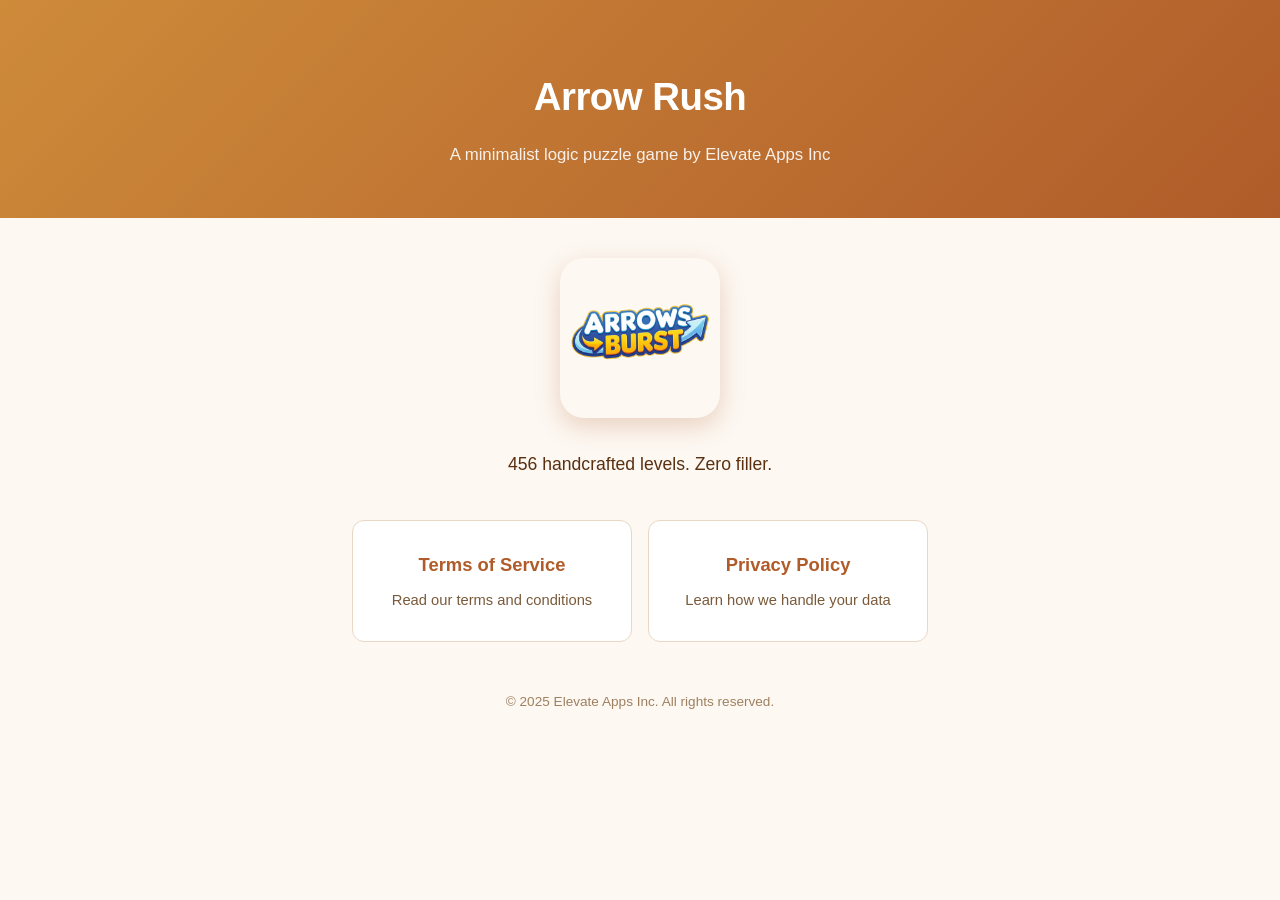
==== index.html @ 52d04847 "feat: add index.html with legal page links" ====
<!DOCTYPE html>
<html lang="en">
<head>
  <meta charset="UTF-8" />
  <meta name="viewport" content="width=device-width, initial-scale=1.0" />
  <title>Arrow Rush — Elevate Apps Inc</title>
  <style>
    *, *::before, *::after { box-sizing: border-box; margin: 0; padding: 0; }
    body {
      font-family: -apple-system, BlinkMacSystemFont, "Segoe UI", Roboto, Helvetica, Arial, sans-serif;
      background: #fdf8f2;
      color: #2d2013;
      line-height: 1.7;
      padding: 0 16px 60px;
    }
    header {
      background: linear-gradient(135deg, #ce8b3a 0%, #b05c2a 100%);
      color: #fff;
      text-align: center;
      padding: 64px 24px 48px;
      margin: 0 -16px 40px;
    }
    header h1 {
      font-size: 2.4rem;
      font-weight: 800;
      letter-spacing: -0.5px;
    }
    header p {
      margin-top: 12px;
      font-size: 1.05rem;
      opacity: 0.9;
    }
    .container {
      max-width: 720px;
      margin: 0 auto;
      text-align: center;
    }
    .logo {
      width: 160px;
      height: auto;
      margin-bottom: 24px;
      border-radius: 24px;
      box-shadow: 0 8px 24px rgba(176, 92, 42, 0.25);
    }
    .tagline {
      font-size: 1.1rem;
      color: #5a3010;
      margin-bottom: 40px;
    }
    .cards {
      display: flex;
      flex-wrap: wrap;
      gap: 16px;
      justify-content: center;
      margin-bottom: 48px;
    }
    .card {
      background: #fff;
      border: 1px solid #e8d8c4;
      border-radius: 12px;
      padding: 28px 32px;
      width: 280px;
      text-decoration: none;
      color: inherit;
      transition: transform 0.15s ease, box-shadow 0.15s ease;
    }
    .card:hover {
      transform: translateY(-4px);
      box-shadow: 0 12px 28px rgba(176, 92, 42, 0.18);
    }
    .card h3 {
      font-size: 1.15rem;
      color: #b05c2a;
      margin-bottom: 8px;
    }
    .card p {
      font-size: 0.92rem;
      color: #7a5a3a;
    }
    footer {
      text-align: center;
      font-size: 0.85rem;
      color: #9e8060;
      margin-top: 40px;
    }
    footer a {
      color: #b05c2a;
      text-decoration: none;
    }
  </style>
</head>
<body>
  <header>
    <h1>Arrow Rush</h1>
    <p>A minimalist logic puzzle game by Elevate Apps Inc</p>
  </header>

  <div class="container">
    <img src="Assets/App%20Logo.png" alt="Arrow Rush Logo" class="logo" />
    <p class="tagline">456 handcrafted levels. Zero filler.</p>

    <div class="cards">
      <a href="legal/terms.html" class="card">
        <h3>Terms of Service</h3>
        <p>Read our terms and conditions</p>
      </a>
      <a href="legal/privacy.html" class="card">
        <h3>Privacy Policy</h3>
        <p>Learn how we handle your data</p>
      </a>
    </div>
  </div>

  <footer>
    <p>© 2025 Elevate Apps Inc. All rights reserved.</p>
  </footer>
</body>
</html>
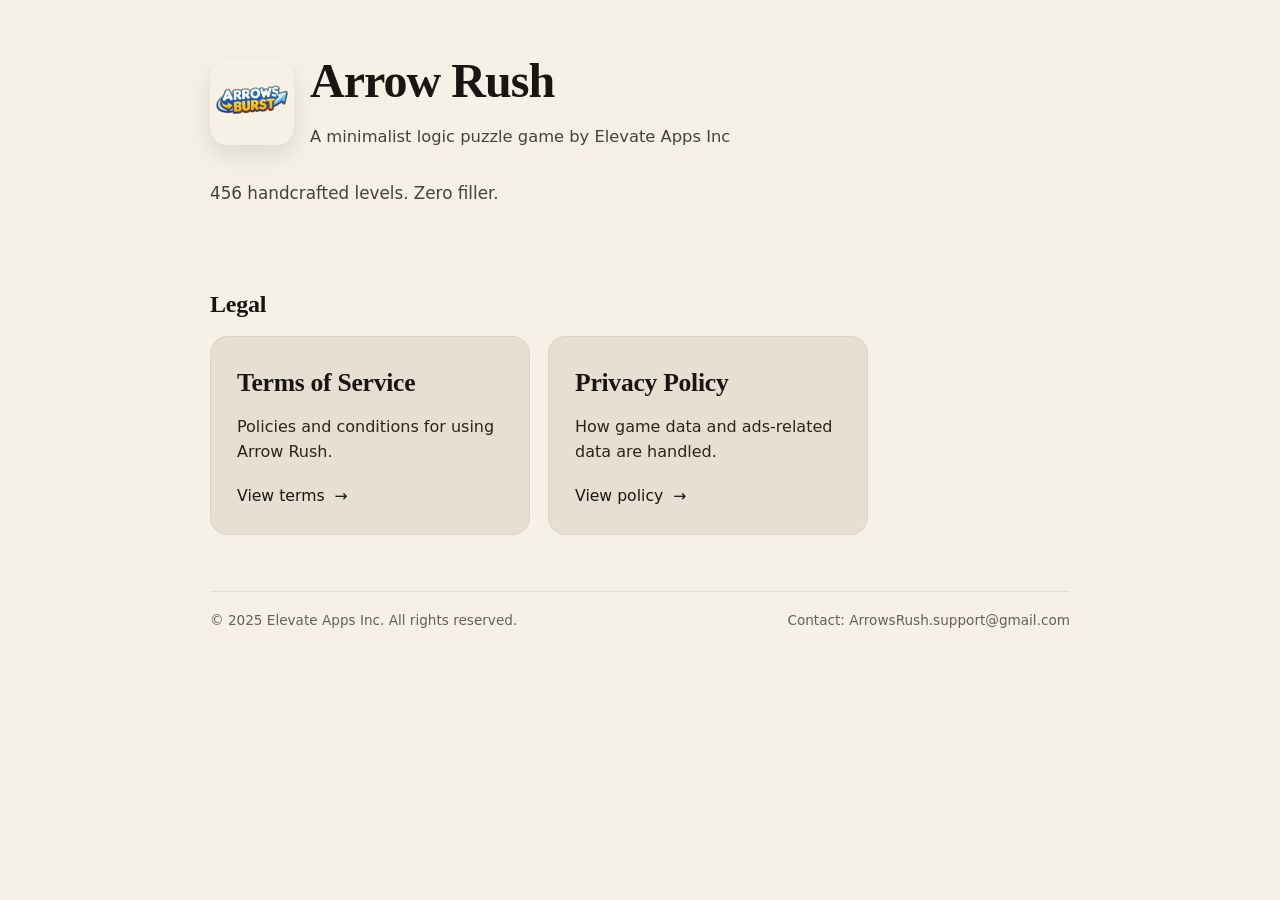
==== commit a620eb71: "style: update Pages landing design" ====
--- a/index.html
+++ b/index.html
@@ -7,112 +7,164 @@
   <style>
     *, *::before, *::after { box-sizing: border-box; margin: 0; padding: 0; }
     body {
-      font-family: -apple-system, BlinkMacSystemFont, "Segoe UI", Roboto, Helvetica, Arial, sans-serif;
-      background: #fdf8f2;
-      color: #2d2013;
-      line-height: 1.7;
-      padding: 0 16px 60px;
+      font-family: ui-sans-serif, system-ui, -apple-system, BlinkMacSystemFont, "Segoe UI", Roboto, Helvetica, Arial, sans-serif;
+      background: #f6f1e7;
+      color: #181512;
+      line-height: 1.6;
+      padding: 0 18px 72px;
     }
     header {
-      background: linear-gradient(135deg, #ce8b3a 0%, #b05c2a 100%);
-      color: #fff;
-      text-align: center;
-      padding: 64px 24px 48px;
-      margin: 0 -16px 40px;
+      padding: 56px 0 28px;
     }
     header h1 {
-      font-size: 2.4rem;
-      font-weight: 800;
-      letter-spacing: -0.5px;
+      font-family: ui-serif, Georgia, Cambria, "Times New Roman", Times, serif;
+      font-size: 3rem;
+      font-weight: 600;
+      letter-spacing: -0.02em;
+      line-height: 1.05;
     }
     header p {
       margin-top: 12px;
-      font-size: 1.05rem;
-      opacity: 0.9;
+      font-size: 1.02rem;
+      color: #4a4036;
     }
     .container {
-      max-width: 720px;
+      max-width: 860px;
       margin: 0 auto;
-      text-align: center;
     }
     .logo {
-      width: 160px;
+      width: 84px;
       height: auto;
-      margin-bottom: 24px;
-      border-radius: 24px;
-      box-shadow: 0 8px 24px rgba(176, 92, 42, 0.25);
+      border-radius: 18px;
+      box-shadow: 0 10px 26px rgba(0, 0, 0, 0.10);
+    }
+    .hero {
+      display: flex;
+      flex-direction: column;
+      gap: 18px;
+      padding: 0 0 28px;
+    }
+    .hero-top {
+      display: flex;
+      align-items: center;
+      gap: 16px;
+    }
+    .hero-text {
+      display: flex;
+      flex-direction: column;
+      gap: 6px;
     }
     .tagline {
-      font-size: 1.1rem;
-      color: #5a3010;
-      margin-bottom: 40px;
+      font-size: 1.05rem;
+      color: #4a4036;
+    }
+    .section-title {
+      font-family: ui-serif, Georgia, Cambria, "Times New Roman", Times, serif;
+      font-size: 1.5rem;
+      font-weight: 600;
+      margin-top: 22px;
+      margin-bottom: 12px;
+      letter-spacing: -0.01em;
     }
     .cards {
       display: flex;
       flex-wrap: wrap;
-      gap: 16px;
-      justify-content: center;
-      margin-bottom: 48px;
+      gap: 18px;
     }
     .card {
-      background: #fff;
-      border: 1px solid #e8d8c4;
-      border-radius: 12px;
-      padding: 28px 32px;
-      width: 280px;
+      background: #e7dfd1;
+      border: 1px solid rgba(0, 0, 0, 0.06);
+      border-radius: 18px;
+      padding: 26px 26px;
+      width: 320px;
       text-decoration: none;
       color: inherit;
-      transition: transform 0.15s ease, box-shadow 0.15s ease;
+      transition: transform 0.18s ease, box-shadow 0.18s ease, background 0.18s ease;
     }
     .card:hover {
-      transform: translateY(-4px);
-      box-shadow: 0 12px 28px rgba(176, 92, 42, 0.18);
+      transform: translateY(-3px);
+      box-shadow: 0 16px 34px rgba(0, 0, 0, 0.10);
+      background: #ebe4d8;
     }
     .card h3 {
-      font-size: 1.15rem;
-      color: #b05c2a;
-      margin-bottom: 8px;
+      font-family: ui-serif, Georgia, Cambria, "Times New Roman", Times, serif;
+      font-size: 1.6rem;
+      font-weight: 600;
+      margin-bottom: 10px;
+      letter-spacing: -0.01em;
     }
     .card p {
-      font-size: 0.92rem;
-      color: #7a5a3a;
+      font-size: 1rem;
+      color: #2c241d;
+    }
+    .card-cta {
+      margin-top: 18px;
+      display: inline-flex;
+      align-items: center;
+      gap: 10px;
+      font-size: 0.98rem;
+      color: #1b1713;
     }
     footer {
-      text-align: center;
       font-size: 0.85rem;
-      color: #9e8060;
-      margin-top: 40px;
+      color: #6a5e51;
+      margin-top: 56px;
     }
-    footer a {
-      color: #b05c2a;
-      text-decoration: none;
+    .footer-inner {
+      display: flex;
+      justify-content: space-between;
+      gap: 18px;
+      flex-wrap: wrap;
+      padding-top: 18px;
+      border-top: 1px solid rgba(0, 0, 0, 0.08);
+    }
+    @media (max-width: 820px) {
+      header { padding: 44px 0 22px; }
+      header h1 { font-size: 2.5rem; }
+      .card { width: 100%; }
     }
   </style>
 </head>
 <body>
   <header>
-    <h1>Arrow Rush</h1>
-    <p>A minimalist logic puzzle game by Elevate Apps Inc</p>
+    <div class="container">
+      <div class="hero">
+        <div class="hero-top">
+          <img src="Assets/App%20Logo.png" alt="Arrow Rush Logo" class="logo" />
+          <div class="hero-text">
+            <h1>Arrow Rush</h1>
+            <p>A minimalist logic puzzle game by Elevate Apps Inc</p>
+          </div>
+        </div>
+        <p class="tagline">456 handcrafted levels. Zero filler.</p>
+      </div>
+    </div>
   </header>
 
   <div class="container">
-    <img src="Assets/App%20Logo.png" alt="Arrow Rush Logo" class="logo" />
-    <p class="tagline">456 handcrafted levels. Zero filler.</p>
+    <h2 class="section-title">Legal</h2>
 
     <div class="cards">
       <a href="legal/terms.html" class="card">
         <h3>Terms of Service</h3>
-        <p>Read our terms and conditions</p>
+        <p>Policies and conditions for using Arrow Rush.</p>
+        <span class="card-cta">View terms <span aria-hidden="true">→</span></span>
       </a>
       <a href="legal/privacy.html" class="card">
         <h3>Privacy Policy</h3>
-        <p>Learn how we handle your data</p>
+        <p>How game data and ads-related data are handled.</p>
+        <span class="card-cta">View policy <span aria-hidden="true">→</span></span>
       </a>
     </div>
   </div>
 
   <footer>
-    <p>© 2025 Elevate Apps Inc. All rights reserved.</p>
+    <div class="container">
+      <div class="footer-inner">
+        <p>© 2025 Elevate Apps Inc. All rights reserved.</p>
+        <p>Contact: ArrowsRush.support@gmail.com</p>
+      </div>
+    </div>
   </footer>
 </body>
 </html>
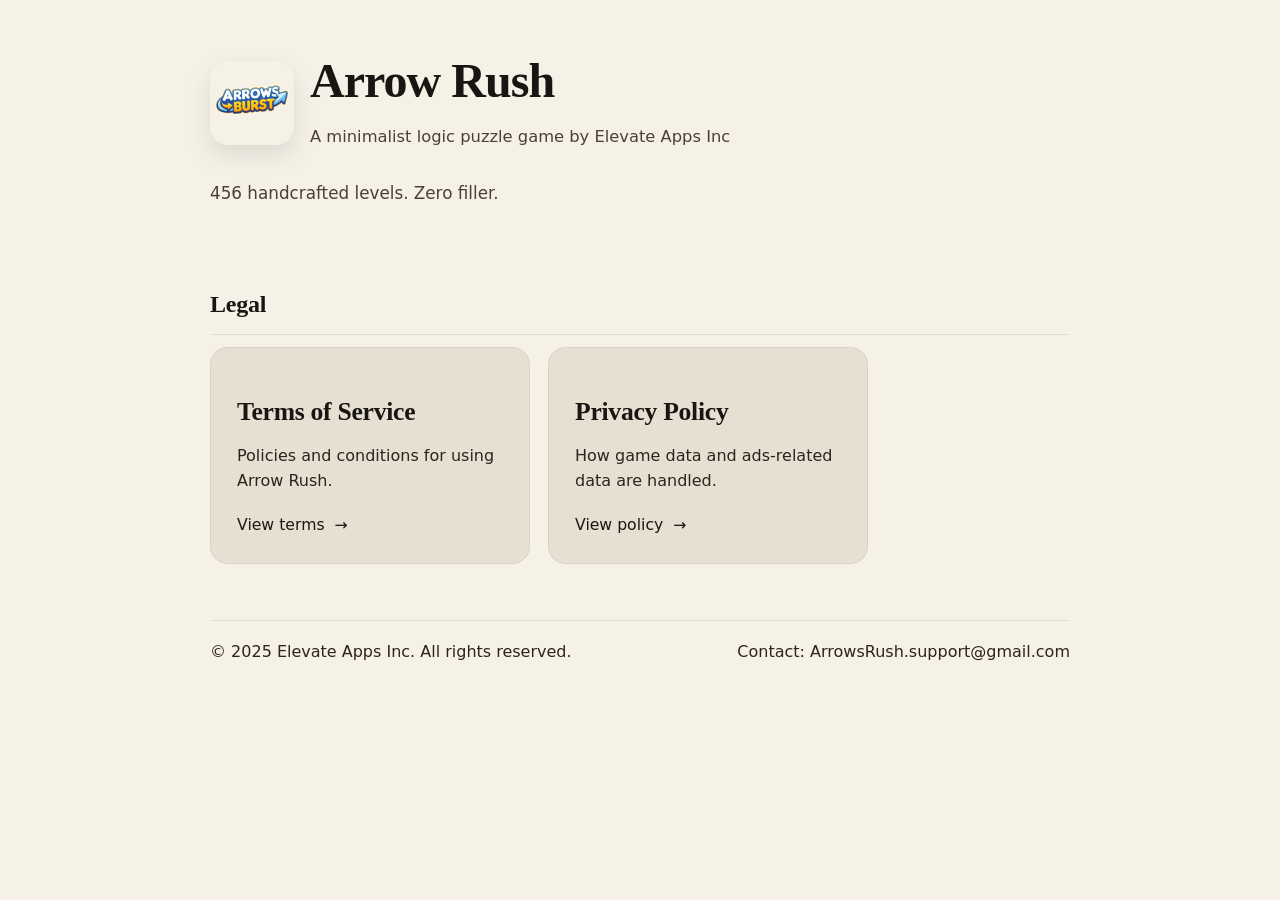
==== commit 3abe8042: "style: unify theme across pages" ====
--- a/index.html
+++ b/index.html
@@ -4,126 +4,7 @@
   <meta charset="UTF-8" />
   <meta name="viewport" content="width=device-width, initial-scale=1.0" />
   <title>Arrow Rush — Elevate Apps Inc</title>
-  <style>
-    *, *::before, *::after { box-sizing: border-box; margin: 0; padding: 0; }
-    body {
-      font-family: ui-sans-serif, system-ui, -apple-system, BlinkMacSystemFont, "Segoe UI", Roboto, Helvetica, Arial, sans-serif;
-      background: #f6f1e7;
-      color: #181512;
-      line-height: 1.6;
-      padding: 0 18px 72px;
-    }
-    header {
-      padding: 56px 0 28px;
-    }
-    header h1 {
-      font-family: ui-serif, Georgia, Cambria, "Times New Roman", Times, serif;
-      font-size: 3rem;
-      font-weight: 600;
-      letter-spacing: -0.02em;
-      line-height: 1.05;
-    }
-    header p {
-      margin-top: 12px;
-      font-size: 1.02rem;
-      color: #4a4036;
-    }
-    .container {
-      max-width: 860px;
-      margin: 0 auto;
-    }
-    .logo {
-      width: 84px;
-      height: auto;
-      border-radius: 18px;
-      box-shadow: 0 10px 26px rgba(0, 0, 0, 0.10);
-    }
-    .hero {
-      display: flex;
-      flex-direction: column;
-      gap: 18px;
-      padding: 0 0 28px;
-    }
-    .hero-top {
-      display: flex;
-      align-items: center;
-      gap: 16px;
-    }
-    .hero-text {
-      display: flex;
-      flex-direction: column;
-      gap: 6px;
-    }
-    .tagline {
-      font-size: 1.05rem;
-      color: #4a4036;
-    }
-    .section-title {
-      font-family: ui-serif, Georgia, Cambria, "Times New Roman", Times, serif;
-      font-size: 1.5rem;
-      font-weight: 600;
-      margin-top: 22px;
-      margin-bottom: 12px;
-      letter-spacing: -0.01em;
-    }
-    .cards {
-      display: flex;
-      flex-wrap: wrap;
-      gap: 18px;
-    }
-    .card {
-      background: #e7dfd1;
-      border: 1px solid rgba(0, 0, 0, 0.06);
-      border-radius: 18px;
-      padding: 26px 26px;
-      width: 320px;
-      text-decoration: none;
-      color: inherit;
-      transition: transform 0.18s ease, box-shadow 0.18s ease, background 0.18s ease;
-    }
-    .card:hover {
-      transform: translateY(-3px);
-      box-shadow: 0 16px 34px rgba(0, 0, 0, 0.10);
-      background: #ebe4d8;
-    }
-    .card h3 {
-      font-family: ui-serif, Georgia, Cambria, "Times New Roman", Times, serif;
-      font-size: 1.6rem;
-      font-weight: 600;
-      margin-bottom: 10px;
-      letter-spacing: -0.01em;
-    }
-    .card p {
-      font-size: 1rem;
-      color: #2c241d;
-    }
-    .card-cta {
-      margin-top: 18px;
-      display: inline-flex;
-      align-items: center;
-      gap: 10px;
-      font-size: 0.98rem;
-      color: #1b1713;
-    }
-    footer {
-      font-size: 0.85rem;
-      color: #6a5e51;
-      margin-top: 56px;
-    }
-    .footer-inner {
-      display: flex;
-      justify-content: space-between;
-      gap: 18px;
-      flex-wrap: wrap;
-      padding-top: 18px;
-      border-top: 1px solid rgba(0, 0, 0, 0.08);
-    }
-    @media (max-width: 820px) {
-      header { padding: 44px 0 22px; }
-      header h1 { font-size: 2.5rem; }
-      .card { width: 100%; }
-    }
-  </style>
+  <link rel="stylesheet" href="theme.css" />
 </head>
 <body>
   <header>
--- a/theme.css
+++ b/theme.css
@@ -0,0 +1,247 @@
+*, *::before, *::after { box-sizing: border-box; margin: 0; padding: 0; }
+
+:root {
+  --bg: #f6f1e7;
+  --text: #181512;
+  --muted: #4a4036;
+  --muted-2: #6a5e51;
+  --surface: #e7dfd1;
+  --surface-hover: #ebe4d8;
+  --border: rgba(0, 0, 0, 0.08);
+  --border-2: rgba(0, 0, 0, 0.06);
+  --shadow: 0 16px 34px rgba(0, 0, 0, 0.10);
+  --shadow-soft: 0 10px 26px rgba(0, 0, 0, 0.10);
+  --radius: 18px;
+  --radius-sm: 12px;
+  --serif: ui-serif, Georgia, Cambria, "Times New Roman", Times, serif;
+  --sans: ui-sans-serif, system-ui, -apple-system, BlinkMacSystemFont, "Segoe UI", Roboto, Helvetica, Arial, sans-serif;
+}
+
+body {
+  font-family: var(--sans);
+  background: var(--bg);
+  color: var(--text);
+  line-height: 1.6;
+  padding: 0 18px 72px;
+}
+
+.container {
+  max-width: 860px;
+  margin: 0 auto;
+}
+
+a {
+  color: inherit;
+  text-decoration: underline;
+  text-underline-offset: 2px;
+}
+
+header {
+  padding: 56px 0 28px;
+}
+
+header h1 {
+  font-family: var(--serif);
+  font-size: 3rem;
+  font-weight: 600;
+  letter-spacing: -0.02em;
+  line-height: 1.05;
+}
+
+header p {
+  margin-top: 12px;
+  font-size: 1.02rem;
+  color: var(--muted);
+}
+
+.hero {
+  display: flex;
+  flex-direction: column;
+  gap: 18px;
+  padding: 0 0 28px;
+}
+
+.hero-top {
+  display: flex;
+  align-items: center;
+  gap: 16px;
+}
+
+.hero-text {
+  display: flex;
+  flex-direction: column;
+  gap: 6px;
+}
+
+.logo {
+  width: 84px;
+  height: auto;
+  border-radius: 18px;
+  box-shadow: var(--shadow-soft);
+}
+
+.tagline {
+  font-size: 1.05rem;
+  color: var(--muted);
+}
+
+.section-title {
+  font-family: var(--serif);
+  font-size: 1.5rem;
+  font-weight: 600;
+  margin-top: 22px;
+  margin-bottom: 12px;
+  letter-spacing: -0.01em;
+}
+
+.cards {
+  display: flex;
+  flex-wrap: wrap;
+  gap: 18px;
+}
+
+.card {
+  background: var(--surface);
+  border: 1px solid var(--border-2);
+  border-radius: var(--radius);
+  padding: 26px 26px;
+  width: 320px;
+  text-decoration: none;
+  color: inherit;
+  transition: transform 0.18s ease, box-shadow 0.18s ease, background 0.18s ease;
+}
+
+.card:hover {
+  transform: translateY(-3px);
+  box-shadow: var(--shadow);
+  background: var(--surface-hover);
+}
+
+.card h3 {
+  font-family: var(--serif);
+  font-size: 1.6rem;
+  font-weight: 600;
+  margin-bottom: 10px;
+  letter-spacing: -0.01em;
+}
+
+.card p {
+  font-size: 1rem;
+  color: #2c241d;
+}
+
+.card-cta {
+  margin-top: 18px;
+  display: inline-flex;
+  align-items: center;
+  gap: 10px;
+  font-size: 0.98rem;
+  color: #1b1713;
+  text-decoration: none;
+}
+
+/* Legal pages */
+
+.effective {
+  background: var(--surface);
+  border: 1px solid var(--border);
+  border-radius: var(--radius);
+  padding: 14px 18px;
+  font-size: 0.92rem;
+  color: var(--muted);
+  margin-bottom: 28px;
+}
+
+h2 {
+  font-family: var(--serif);
+  font-size: 1.35rem;
+  font-weight: 600;
+  margin: 34px 0 10px;
+  padding-bottom: 10px;
+  border-bottom: 1px solid var(--border);
+  letter-spacing: -0.01em;
+}
+
+h3 {
+  font-family: var(--serif);
+  font-size: 1.1rem;
+  font-weight: 600;
+  margin: 18px 0 8px;
+  letter-spacing: -0.01em;
+}
+
+p, li {
+  font-size: 1rem;
+  color: #2c241d;
+}
+
+ul {
+  padding-left: 20px;
+  margin: 10px 0;
+}
+
+li { margin-bottom: 6px; }
+
+.highlight-box {
+  background: var(--surface);
+  border: 1px solid var(--border);
+  border-radius: var(--radius);
+  padding: 16px 18px;
+  margin: 16px 0;
+}
+
+table {
+  width: 100%;
+  border-collapse: collapse;
+  margin: 16px 0;
+  font-size: 0.96rem;
+}
+
+table th {
+  background: rgba(0, 0, 0, 0.03);
+  text-align: left;
+  font-weight: 600;
+  padding: 10px 14px;
+  border: 1px solid var(--border);
+}
+
+table td {
+  padding: 9px 14px;
+  border: 1px solid var(--border);
+  vertical-align: top;
+}
+
+tr:nth-child(even) td { background: rgba(255, 255, 255, 0.35); }
+
+.badge {
+  display: inline-block;
+  background: rgba(0, 0, 0, 0.12);
+  color: #1b1713;
+  font-size: 0.75rem;
+  font-weight: 700;
+  padding: 2px 10px;
+  border-radius: 20px;
+  margin-left: 8px;
+  vertical-align: middle;
+}
+
+footer {
+  font-size: 0.85rem;
+  color: var(--muted-2);
+  margin-top: 56px;
+}
+
+.footer-inner {
+  display: flex;
+  justify-content: space-between;
+  gap: 18px;
+  flex-wrap: wrap;
+  padding-top: 18px;
+  border-top: 1px solid var(--border);
+}
+
+@media (max-width: 820px) {
+  header { padding: 44px 0 22px; }
+  header h1 { font-size: 2.5rem; }
+  .card { width: 100%; }
+}
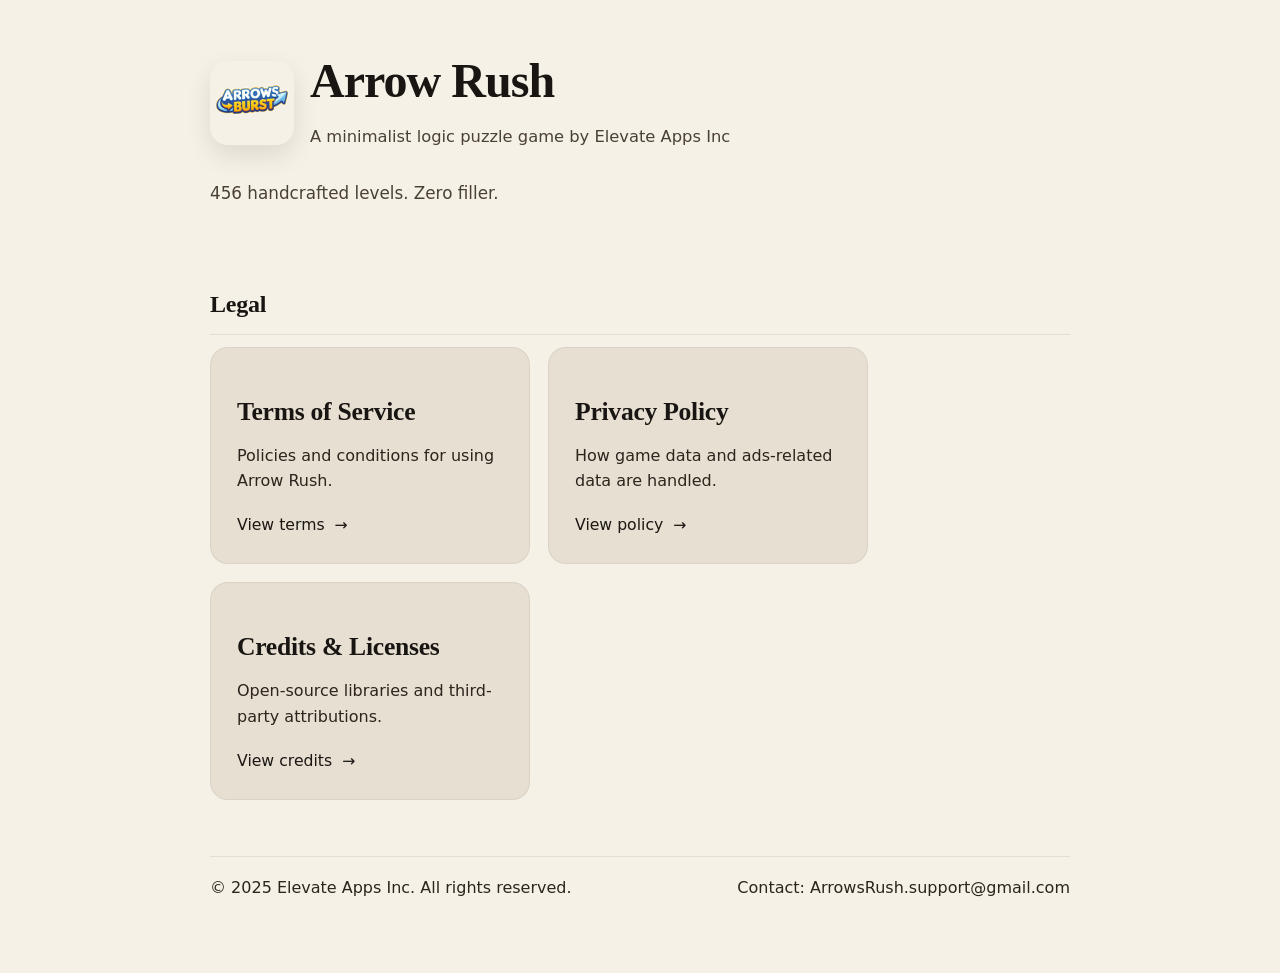
==== commit bb6302f8: "feat: link credits page from homepage" ====
--- a/index.html
+++ b/index.html
@@ -36,6 +36,11 @@
         <p>How game data and ads-related data are handled.</p>
         <span class="card-cta">View policy <span aria-hidden="true">→</span></span>
       </a>
+      <a href="legal/credits.html" class="card">
+        <h3>Credits &amp; Licenses</h3>
+        <p>Open-source libraries and third-party attributions.</p>
+        <span class="card-cta">View credits <span aria-hidden="true">→</span></span>
+      </a>
     </div>
   </div>
 
